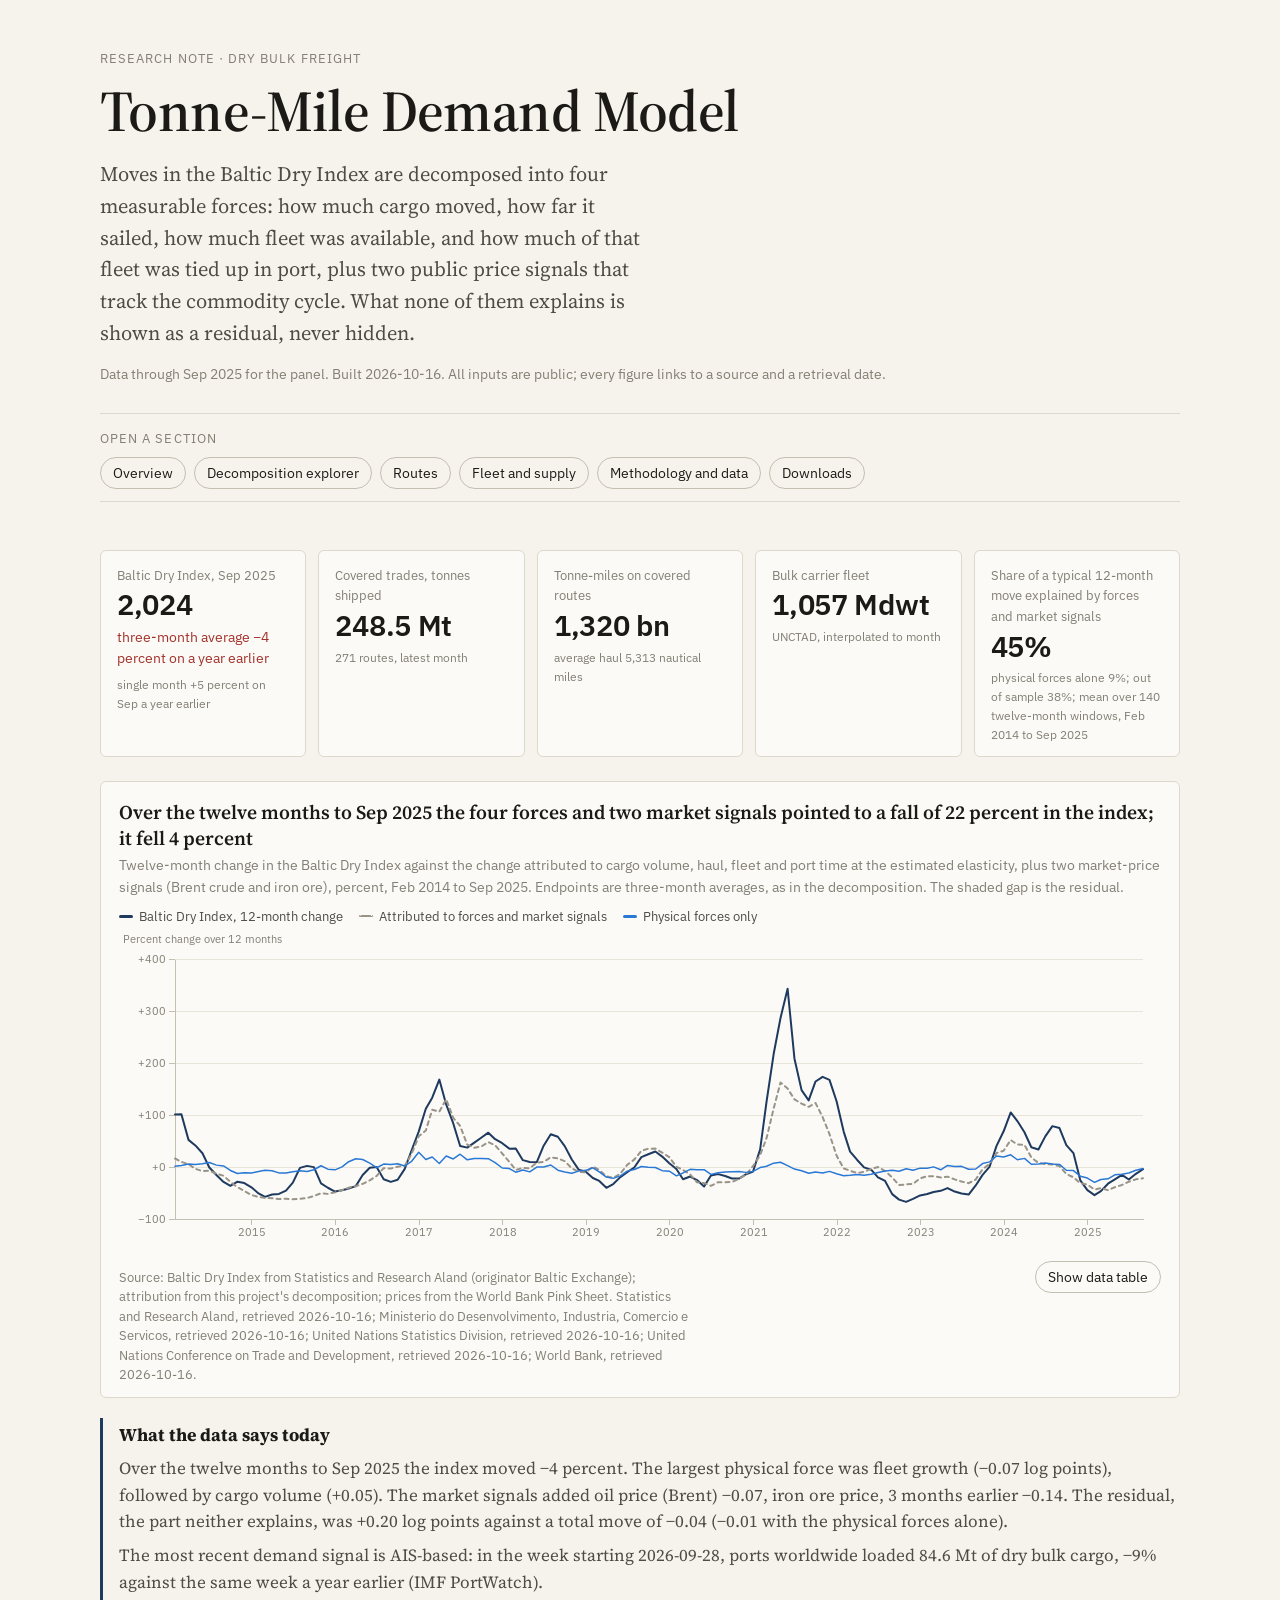
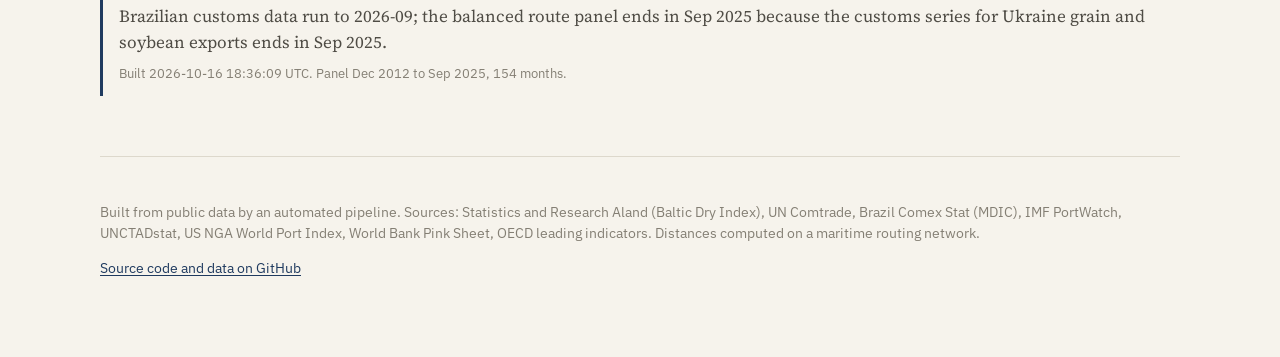
==== index.html @ aa93987b "Publish site 2026-10-16T18:36Z" ====
<!DOCTYPE html>
<html lang="en">
<head>
<meta charset="utf-8">
<meta name="viewport" content="width=device-width, initial-scale=1">
<title>Tonne-Mile Demand Model</title>
<meta name="description" content="A decomposition of Baltic Dry Index moves into cargo volumes, average haul distance, fleet growth and effective supply, built only from public data.">
<link rel="icon" href="data:image/svg+xml,%3Csvg xmlns='http://www.w3.org/2000/svg' viewBox='0 0 32 32'%3E%3Crect width='32' height='32' rx='4' fill='%231f3a5f'/%3E%3Cpath d='M6 22h20l-3 4H9z' fill='%23f6f1e7'/%3E%3Cpath d='M9 20V11h5v9M16 20V7h4v13' fill='%23f6f1e7'/%3E%3C/svg%3E">
<link rel="preconnect" href="https://fonts.googleapis.com">
<link rel="preconnect" href="https://fonts.gstatic.com" crossorigin>
<link href="https://fonts.googleapis.com/css2?family=Source+Serif+4:ital,opsz,wght@0,8..60,400;0,8..60,600;1,8..60,400&family=IBM+Plex+Sans:wght@400;500;600&display=swap" rel="stylesheet">
<link rel="stylesheet" href="assets/css/styles.css">
</head>
<body>
<a class="skip" href="#views">Skip to the views</a>
<header class="masthead">
  <p class="eyebrow">Research note <span aria-hidden="true">&middot;</span> Dry bulk freight</p>
  <h1>Tonne-Mile Demand Model</h1>
  <p class="thesis">Moves in the Baltic Dry Index are decomposed into four measurable forces: how much cargo moved, how far it sailed, how much fleet was available, and how much of that fleet was tied up in port, plus two public price signals that track the commodity cycle. What none of them explains is shown as a residual, never hidden.</p>
  <p class="meta" id="meta-line">Loading the latest build&hellip;</p>
</header>

<nav class="views" id="views" aria-label="Sections of the note">
  <p class="views-label">Open a section</p>
  <div class="view-buttons" role="tablist">
    <button type="button" role="tab" data-view="overview" aria-selected="false" aria-controls="panel-overview">Overview</button>
    <button type="button" role="tab" data-view="decomposition" aria-selected="false" aria-controls="panel-decomposition">Decomposition explorer</button>
    <button type="button" role="tab" data-view="routes" aria-selected="false" aria-controls="panel-routes">Routes</button>
    <button type="button" role="tab" data-view="fleet" aria-selected="false" aria-controls="panel-fleet">Fleet and supply</button>
    <button type="button" role="tab" data-view="methodology" aria-selected="false" aria-controls="panel-methodology">Methodology and data</button>
    <button type="button" role="tab" data-view="downloads" aria-selected="false" aria-controls="panel-downloads">Downloads</button>
  </div>
</nav>

<section class="headline" aria-labelledby="headline-title">
  <h2 id="headline-title" class="visually-hidden">Latest reading</h2>
  <div class="tiles" id="tiles" aria-live="polite"></div>
  <figure class="chart-card" id="chart-headline">
    <figcaption class="chart-head">
      <h3 class="chart-title" data-role="title"></h3>
      <p class="chart-sub" data-role="subtitle"></p>
    </figcaption>
    <div class="chart-body" data-role="plot"></div>
    <div class="chart-foot">
      <p class="source" data-role="source"></p>
      <button type="button" class="table-toggle" data-role="table-toggle" aria-expanded="false">Show data table</button>
    </div>
    <div class="chart-table" data-role="table" hidden></div>
  </figure>
  <div class="today" id="today"></div>
</section>

<main id="panels">
  <section class="panel" id="panel-overview" role="tabpanel" hidden>
    <header class="panel-head"><h2>Overview</h2><p class="lede" id="overview-lede"></p></header>
    <figure class="chart-card" id="chart-levels"></figure>
    <figure class="chart-card" id="chart-rolling"></figure>
    <div class="prose" id="overview-notes"></div>
  </section>

  <section class="panel" id="panel-decomposition" role="tabpanel" hidden>
    <header class="panel-head"><h2>Decomposition explorer</h2><p class="lede">Pick a named episode or any two months. The waterfall shows how much of the change in the index each force accounts for, in log points and as a share of the move.</p></header>
    <div class="controls" id="decomp-controls">
      <label>Episode <select id="episode-select"></select></label>
      <label>From <select id="start-select"></select></label>
      <label>To <select id="end-select"></select></label>
    </div>
    <p class="episode-text" id="episode-text"></p>
    <figure class="chart-card" id="chart-waterfall"></figure>
    <div class="prose" id="decomp-notes"></div>
  </section>

  <section class="panel" id="panel-routes" role="tabpanel" hidden>
    <header class="panel-head"><h2>Routes</h2><p class="lede" id="routes-lede"></p></header>
    <figure class="chart-card map-card" id="chart-map"></figure>
    <figure class="chart-card" id="chart-route-shares"></figure>
    <figure class="chart-card" id="chart-commodity"></figure>
    <figure class="chart-card" id="chart-haul-split"></figure>
    <div class="prose" id="routes-notes"></div>
  </section>

  <section class="panel" id="panel-fleet" role="tabpanel" hidden>
    <header class="panel-head"><h2>Fleet and supply</h2><p class="lede" id="fleet-lede"></p></header>
    <figure class="chart-card" id="chart-fleet"></figure>
    <figure class="chart-card" id="chart-supply"></figure>
    <figure class="chart-card" id="chart-chokepoints"></figure>
    <figure class="chart-card" id="chart-portwatch"></figure>
    <div class="prose" id="fleet-notes"></div>
  </section>

  <section class="panel" id="panel-methodology" role="tabpanel" hidden>
    <header class="panel-head"><h2>Methodology and data</h2><p class="lede">Definitions, the attribution identity, how the elasticity is estimated, what every series is made of, what the checks found, and what the model cannot explain.</p></header>
    <div class="prose" id="method-prose"></div>
    <h3>Data sources</h3>
    <div class="table-wrap" id="sources-table"></div>
    <h3>Validation and reconciliation</h3>
    <div class="table-wrap" id="validation-table"></div>
    <h3>Regression results</h3>
    <div class="table-wrap" id="regression-table"></div>
    <div class="prose" id="limitations-prose"></div>
  </section>

  <section class="panel" id="panel-downloads" role="tabpanel" hidden>
    <header class="panel-head"><h2>Downloads</h2><p class="lede">Every number on this page comes from one of these files. The research note is generated from the same pipeline.</p></header>
    <div class="downloads" id="downloads-list"></div>
  </section>
</main>

<footer class="colophon">
  <p id="colophon-text">Built from public data by an automated pipeline. Sources: Statistics and Research Aland (Baltic Dry Index), UN Comtrade, Brazil Comex Stat (MDIC), IMF PortWatch, UNCTADstat, US NGA World Port Index, World Bank Pink Sheet, OECD leading indicators. Distances computed on a maritime routing network.</p>
  <p><a href="https://github.com/nathancouturier/Tonne-Mile-Demand-Model">Source code and data on GitHub</a></p>
</footer>

<script src="assets/vendor/d3.v7.9.0.min.js" defer></script>
<script src="assets/vendor/topojson-client.v3.1.0.min.js" defer></script>
<script src="assets/js/charts.js" defer></script>
<script src="assets/js/app.js" defer></script>
</body>
</html>
---- assets/css/styles.css ----
:root {
  color-scheme: light;
  --paper: #f6f3ec;
  --surface: #fbfaf7;
  --ink: #1b1a17;
  --ink-2: #4f4c45;
  --muted: #847f74;
  --rule: #ddd8cc;
  --grid: #e8e4da;
  --axis: #c5bfb1;
  --accent: #1f3a5f;
  --accent-ink: #163051;
  --s1: #2a78d6;
  --s2: #eb6834;
  --s3: #1baf7a;
  --s4: #eda100;
  --s5: #e87ba4;
  --s6: #008300;
  --s7: #6250d6;
  --s8: #e34948;
  --neutral: #898781;
  --fitted: #9a9488;
  --good: #006300;
  --bad: #a3312a;
  --serif: "Source Serif 4", Georgia, "Times New Roman", serif;
  --sans: "IBM Plex Sans", system-ui, -apple-system, "Segoe UI", sans-serif;
  --radius: 6px;
  --maxw: 1080px;
}
@media (prefers-color-scheme: dark) {
  :root:not([data-theme="light"]) {
    color-scheme: dark;
    --paper: #15151a;
    --surface: #1d1d22;
    --ink: #f0eee8;
    --ink-2: #c9c5ba;
    --muted: #9a9589;
    --rule: #33323a;
    --grid: #2a2a30;
    --axis: #45444c;
    --accent: #8fb4e3;
    --accent-ink: #b7d0ee;
    --s1: #3987e5;
    --s2: #d95926;
    --s3: #199e70;
    --s4: #c98500;
    --s5: #d55181;
    --s7: #9085e9;
    --s8: #e66767;
    --fitted: #8b877d;
    --good: #0ca30c;
    --bad: #e66767;
  }
}
:root[data-theme="dark"] {
  color-scheme: dark;
  --paper: #15151a;
  --surface: #1d1d22;
  --ink: #f0eee8;
  --ink-2: #c9c5ba;
  --muted: #9a9589;
  --rule: #33323a;
  --grid: #2a2a30;
  --axis: #45444c;
  --accent: #8fb4e3;
  --accent-ink: #b7d0ee;
  --s1: #3987e5;
  --s2: #d95926;
  --s3: #199e70;
  --s4: #c98500;
  --s5: #d55181;
  --s7: #9085e9;
  --s8: #e66767;
  --fitted: #8b877d;
  --good: #0ca30c;
  --bad: #e66767;
}

* { box-sizing: border-box; }
html { font-size: 17px; -webkit-text-size-adjust: 100%; }
body {
  margin: 0;
  background: var(--paper);
  color: var(--ink);
  font-family: var(--serif);
  line-height: 1.55;
  padding: 0 16px 64px;
}
a { color: var(--accent); text-decoration-thickness: 1px; text-underline-offset: 2px; }
a:hover { color: var(--accent-ink); }
.skip { position: absolute; left: -999px; top: 0; }
.skip:focus { left: 16px; top: 8px; background: var(--surface); padding: 8px 12px; z-index: 10; }
.visually-hidden { position: absolute; width: 1px; height: 1px; overflow: hidden; clip: rect(0 0 0 0); white-space: nowrap; }

.masthead, .headline, .views, #panels, .colophon { max-width: var(--maxw); margin: 0 auto; }
.masthead { padding: 48px 0 8px; border-bottom: 1px solid var(--rule); }
.eyebrow { font-family: var(--sans); font-size: 0.78rem; letter-spacing: 0.08em; text-transform: uppercase; color: var(--muted); margin: 0 0 12px; }
h1 { font-size: clamp(2.1rem, 5vw, 3.4rem); line-height: 1.05; margin: 0 0 18px; font-weight: 600; letter-spacing: -0.01em; }
.thesis { font-size: clamp(1.05rem, 1.6vw, 1.3rem); max-width: 54ch; margin: 0 0 14px; color: var(--ink-2); }
.meta { font-family: var(--sans); font-size: 0.82rem; color: var(--muted); margin: 0 0 20px; }

.headline { padding: 28px 0 8px; }
.tiles { display: grid; grid-template-columns: repeat(auto-fit, minmax(160px, 1fr)); gap: 12px; margin-bottom: 24px; }
.tile { background: var(--surface); border: 1px solid var(--rule); border-radius: var(--radius); padding: 14px 16px 12px; font-family: var(--sans); }
.tile .label { font-size: 0.78rem; color: var(--muted); margin: 0 0 4px; }
.tile .value { font-size: 1.7rem; font-weight: 600; line-height: 1.1; margin: 0; letter-spacing: -0.01em; }
.tile .delta { font-size: 0.8rem; margin: 6px 0 0; color: var(--ink-2); }
.tile .delta.up { color: var(--good); }
.tile .delta.down { color: var(--bad); }
.tile .note { font-size: 0.72rem; color: var(--muted); margin: 6px 0 0; }

.chart-card { background: var(--surface); border: 1px solid var(--rule); border-radius: var(--radius); padding: 18px 18px 12px; margin: 0 0 20px; }
.chart-head { margin: 0 0 8px; }
.chart-title { font-size: 1.15rem; line-height: 1.3; margin: 0 0 4px; font-weight: 600; }
.chart-sub { font-family: var(--sans); font-size: 0.82rem; color: var(--muted); margin: 0; }
.chart-body { position: relative; width: 100%; min-height: 240px; font-family: var(--sans); }
.chart-body svg { display: block; width: 100%; height: auto; overflow: visible; }
.chart-foot { display: flex; justify-content: space-between; gap: 12px; align-items: baseline; flex-wrap: wrap; margin-top: 8px; }
.source { font-family: var(--sans); font-size: 0.74rem; color: var(--muted); margin: 0; max-width: 72ch; }
.table-toggle, .controls select, .view-buttons button {
  font-family: var(--sans); font-size: 0.82rem; color: var(--ink); background: transparent;
  border: 1px solid var(--axis); border-radius: 999px; padding: 6px 12px; cursor: pointer;
}
.table-toggle:hover, .view-buttons button:hover { border-color: var(--accent); color: var(--accent-ink); }
.chart-table { margin-top: 10px; overflow: auto; max-height: 360px; border-top: 1px solid var(--rule); }
table { border-collapse: collapse; width: 100%; font-family: var(--sans); font-size: 0.8rem; }
th, td { text-align: left; padding: 6px 8px; border-bottom: 1px solid var(--grid); vertical-align: top; }
th { font-weight: 600; color: var(--ink-2); position: sticky; top: 0; background: var(--surface); }
td.num, th.num { text-align: right; font-variant-numeric: tabular-nums; }
.status-pass { color: var(--good); font-weight: 600; }
.status-warn { color: #9a6700; font-weight: 600; }
.status-fail { color: var(--bad); font-weight: 600; }

.today { background: transparent; border-left: 3px solid var(--accent); padding: 4px 0 4px 16px; margin: 4px 0 28px; }
.today h3 { margin: 0 0 6px; font-size: 1.05rem; }
.today p { margin: 0 0 8px; color: var(--ink-2); }
.today .asof { font-family: var(--sans); font-size: 0.76rem; color: var(--muted); }

/* section buttons: right under the title, and kept at the top of the screen while scrolling */
.views { position: sticky; top: 0; z-index: 20; background: var(--paper); padding: 10px 0 12px; margin-bottom: 20px; border-bottom: 1px solid var(--rule); }
.views-label { font-family: var(--sans); font-size: 0.78rem; color: var(--muted); margin: 4px 0 8px; text-transform: uppercase; letter-spacing: 0.08em; }
.view-buttons { display: flex; flex-wrap: wrap; gap: 8px; }
.panel { scroll-margin-top: 96px; }
.view-buttons button[aria-selected="true"] { background: var(--accent); border-color: var(--accent); color: #fff; }

.panel { padding: 28px 0 8px; }
.panel-head h2 { font-size: 1.7rem; margin: 0 0 8px; font-weight: 600; }
.lede { color: var(--ink-2); max-width: 70ch; margin: 0 0 20px; }
.prose { max-width: 72ch; }
.prose p { margin: 0 0 14px; }
.prose h3, .panel > h3 { font-size: 1.2rem; margin: 28px 0 10px; }
.prose ul { padding-left: 20px; }
.prose li { margin-bottom: 6px; }
.prose .formula { font-family: var(--sans); font-size: 0.9rem; background: var(--surface); border: 1px solid var(--rule); border-radius: var(--radius); padding: 10px 14px; overflow-x: auto; }
.prose dl { display: grid; grid-template-columns: max-content 1fr; gap: 6px 16px; }
.prose dt { font-weight: 600; }
.prose dd { margin: 0; }

.controls { display: flex; gap: 14px; flex-wrap: wrap; align-items: center; font-family: var(--sans); font-size: 0.85rem; margin-bottom: 10px; }
.controls label { display: flex; gap: 8px; align-items: center; min-width: 0; max-width: 100%; }
.controls select { padding: 6px 10px; border-radius: var(--radius); background: var(--surface); max-width: 60vw; }
.episode-text { color: var(--ink-2); max-width: 72ch; margin: 0 0 16px; }

.table-wrap { overflow: auto; background: var(--surface); border: 1px solid var(--rule); border-radius: var(--radius); margin-bottom: 20px; max-height: 480px; }
.table-wrap.full { max-height: none; }
.table-wrap.full td:first-child { min-width: 9.5rem; }
.downloads { display: grid; grid-template-columns: repeat(auto-fill, minmax(260px, 1fr)); gap: 12px; }
.download { background: var(--surface); border: 1px solid var(--rule); border-radius: var(--radius); padding: 12px 14px; font-family: var(--sans); font-size: 0.85rem; }
.download a { font-weight: 600; word-break: break-all; }
.download p { margin: 4px 0 0; color: var(--ink-2); }
.download .size { color: var(--muted); font-size: 0.75rem; }
.download.featured { border-color: var(--accent); }

.colophon { padding: 32px 0 0; border-top: 1px solid var(--rule); margin-top: 24px; font-family: var(--sans); font-size: 0.8rem; color: var(--muted); }

/* chart internals */
.axis path, .axis line { stroke: var(--axis); shape-rendering: crispEdges; }
.axis text { fill: var(--muted); font-family: var(--sans); font-size: 11px; }
.grid line { stroke: var(--grid); shape-rendering: crispEdges; }
.grid path { display: none; }
.axis-label { fill: var(--muted); font-family: var(--sans); font-size: 11px; }
.legend { display: flex; flex-wrap: wrap; gap: 6px 16px; font-family: var(--sans); font-size: 0.78rem; color: var(--ink-2); margin: 2px 0 6px; }
.legend .key { display: inline-flex; align-items: center; gap: 6px; }
.legend .swatch { width: 14px; height: 3px; border-radius: 2px; display: inline-block; }
.legend .swatch.rect { height: 10px; border-radius: 2px; }
.legend .swatch.dashed { height: 0; border-top: 2px dashed currentColor; background: none !important; }
.tooltip { position: absolute; pointer-events: none; background: var(--surface); color: var(--ink); border: 1px solid var(--rule); border-radius: var(--radius); padding: 8px 10px; font-family: var(--sans); font-size: 0.78rem; box-shadow: 0 4px 16px rgba(0,0,0,0.08); min-width: 150px; z-index: 5; }
.tooltip .tt-head { color: var(--muted); margin-bottom: 4px; }
.tooltip .tt-row { display: flex; justify-content: space-between; gap: 14px; }
.tooltip .tt-row .tt-val { font-weight: 600; font-variant-numeric: tabular-nums; }
.tooltip .tt-key { display: inline-block; width: 12px; height: 3px; border-radius: 2px; margin-right: 6px; vertical-align: middle; }
.crosshair { stroke: var(--axis); stroke-width: 1; }
.annotation { fill: var(--muted); font-family: var(--sans); font-size: 11px; }
.map-card .chart-body { min-height: 320px; }
.map-land { fill: var(--grid); stroke: none; }
.map-border { fill: none; stroke: var(--surface); stroke-width: 0.5; }
.map-graticule { fill: none; stroke: var(--rule); stroke-width: 0.4; }
.map-route { fill: none; stroke-linecap: round; opacity: 0.85; cursor: pointer; }
.map-route:hover { opacity: 1; }
.map-port { fill: var(--surface); stroke: var(--ink-2); stroke-width: 1; }
.map-legend { font-family: var(--sans); font-size: 0.78rem; color: var(--ink-2); display: flex; gap: 16px; flex-wrap: wrap; margin-top: 6px; }
.empty-note { font-family: var(--sans); color: var(--muted); font-size: 0.85rem; padding: 24px 0; }

@media (max-width: 640px) {
  html { font-size: 16px; }
  .masthead { padding-top: 28px; }
  .chart-card { padding: 14px 12px 10px; }
  .tile .value { font-size: 1.45rem; }
  .controls label { width: 100%; }
  .controls select { max-width: none; min-width: 0; flex: 1 1 auto; width: 100%; }
  .prose dl { grid-template-columns: 1fr; }
  /* one scrollable row of buttons on phones so the sticky bar stays short */
  .views-label { display: none; }
  .view-buttons { flex-wrap: nowrap; overflow-x: auto; scrollbar-width: none; -webkit-overflow-scrolling: touch; padding-bottom: 2px; }
  .view-buttons::-webkit-scrollbar { display: none; }
  .view-buttons button { flex: 0 0 auto; }
  .panel { scroll-margin-top: 64px; }
  .map-card .chart-body { min-height: 0; }
}
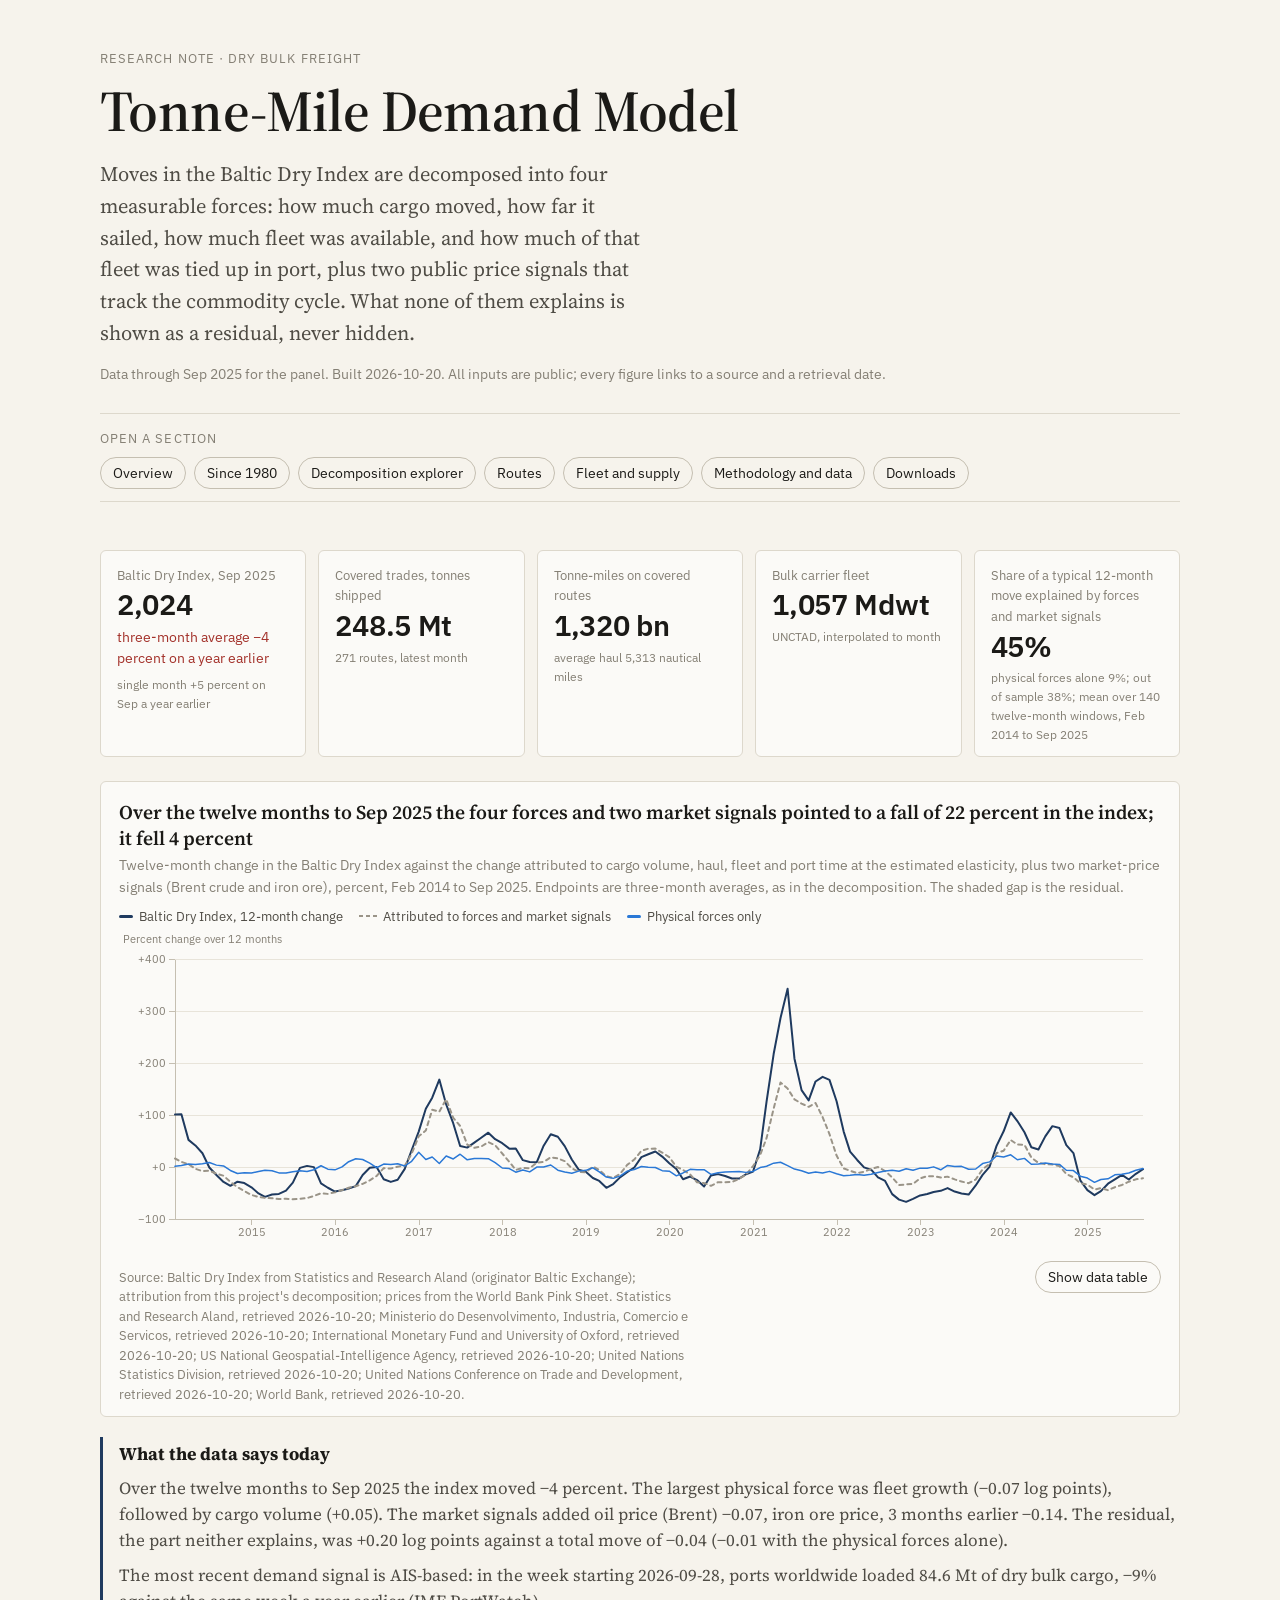
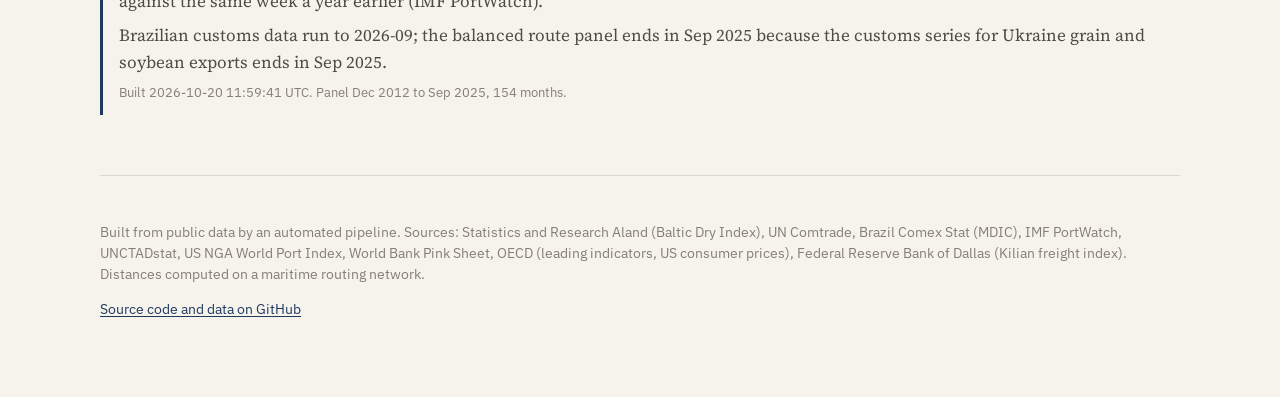
==== commit 988838fb: "Publish site 2026-10-20T11:59Z" ====
--- a/index.html
+++ b/index.html
@@ -24,6 +24,7 @@
   <p class="views-label">Open a section</p>
   <div class="view-buttons" role="tablist">
     <button type="button" role="tab" data-view="overview" aria-selected="false" aria-controls="panel-overview">Overview</button>
+    <button type="button" role="tab" data-view="history" aria-selected="false" aria-controls="panel-history" hidden>Since 1980</button>
     <button type="button" role="tab" data-view="decomposition" aria-selected="false" aria-controls="panel-decomposition">Decomposition explorer</button>
     <button type="button" role="tab" data-view="routes" aria-selected="false" aria-controls="panel-routes">Routes</button>
     <button type="button" role="tab" data-view="fleet" aria-selected="false" aria-controls="panel-fleet">Fleet and supply</button>
@@ -56,6 +57,16 @@
     <figure class="chart-card" id="chart-levels"></figure>
     <figure class="chart-card" id="chart-rolling"></figure>
     <div class="prose" id="overview-notes"></div>
+  </section>
+
+  <section class="panel" id="panel-history" role="tabpanel" hidden>
+    <header class="panel-head"><h2>Since 1980</h2><p class="lede" id="history-lede"></p></header>
+    <figure class="chart-card" id="chart-long-levels"></figure>
+    <figure class="chart-card" id="chart-long-attribution"></figure>
+    <div id="history-episodes"></div>
+    <figure class="chart-card" id="chart-long-proxy"></figure>
+    <figure class="chart-card" id="chart-long-coverage"></figure>
+    <div class="prose" id="history-notes"></div>
   </section>
 
   <section class="panel" id="panel-decomposition" role="tabpanel" hidden>
@@ -107,7 +118,7 @@
 </main>
 
 <footer class="colophon">
-  <p id="colophon-text">Built from public data by an automated pipeline. Sources: Statistics and Research Aland (Baltic Dry Index), UN Comtrade, Brazil Comex Stat (MDIC), IMF PortWatch, UNCTADstat, US NGA World Port Index, World Bank Pink Sheet, OECD leading indicators. Distances computed on a maritime routing network.</p>
+  <p id="colophon-text">Built from public data by an automated pipeline. Sources: Statistics and Research Aland (Baltic Dry Index), UN Comtrade, Brazil Comex Stat (MDIC), IMF PortWatch, UNCTADstat, US NGA World Port Index, World Bank Pink Sheet, OECD (leading indicators, US consumer prices), Federal Reserve Bank of Dallas (Kilian freight index). Distances computed on a maritime routing network.</p>
   <p><a href="https://github.com/nathancouturier/Tonne-Mile-Demand-Model">Source code and data on GitHub</a></p>
 </footer>
 
--- a/assets/css/styles.css
+++ b/assets/css/styles.css
@@ -183,7 +183,7 @@
 .legend .key { display: inline-flex; align-items: center; gap: 6px; }
 .legend .swatch { width: 14px; height: 3px; border-radius: 2px; display: inline-block; }
 .legend .swatch.rect { height: 10px; border-radius: 2px; }
-.legend .swatch.dashed { height: 0; border-top: 2px dashed currentColor; background: none !important; }
+.legend .swatch.dashed { width: 18px; height: 2px; border-radius: 0; background: repeating-linear-gradient(90deg, currentColor 0 4px, transparent 4px 7px) !important; }
 .tooltip { position: absolute; pointer-events: none; background: var(--surface); color: var(--ink); border: 1px solid var(--rule); border-radius: var(--radius); padding: 8px 10px; font-family: var(--sans); font-size: 0.78rem; box-shadow: 0 4px 16px rgba(0,0,0,0.08); min-width: 150px; z-index: 5; }
 .tooltip .tt-head { color: var(--muted); margin-bottom: 4px; }
 .tooltip .tt-row { display: flex; justify-content: space-between; gap: 14px; }
